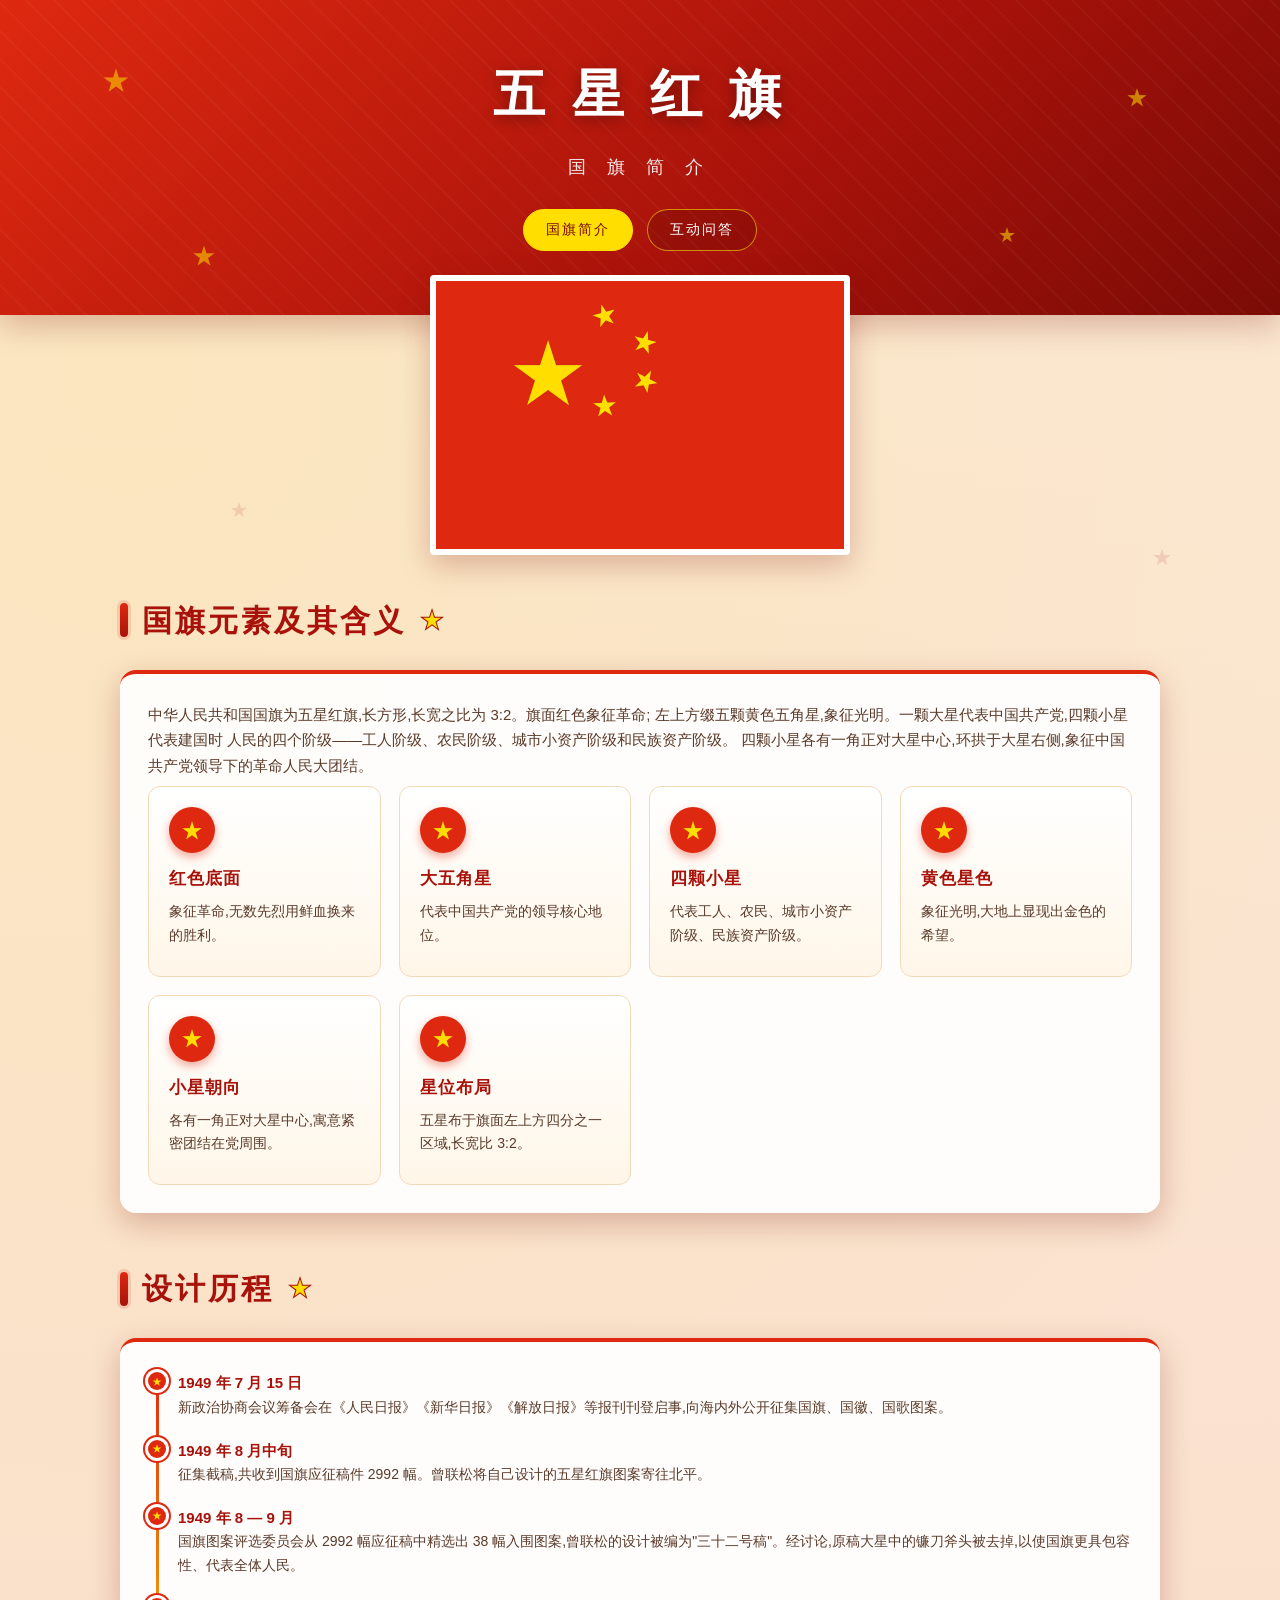
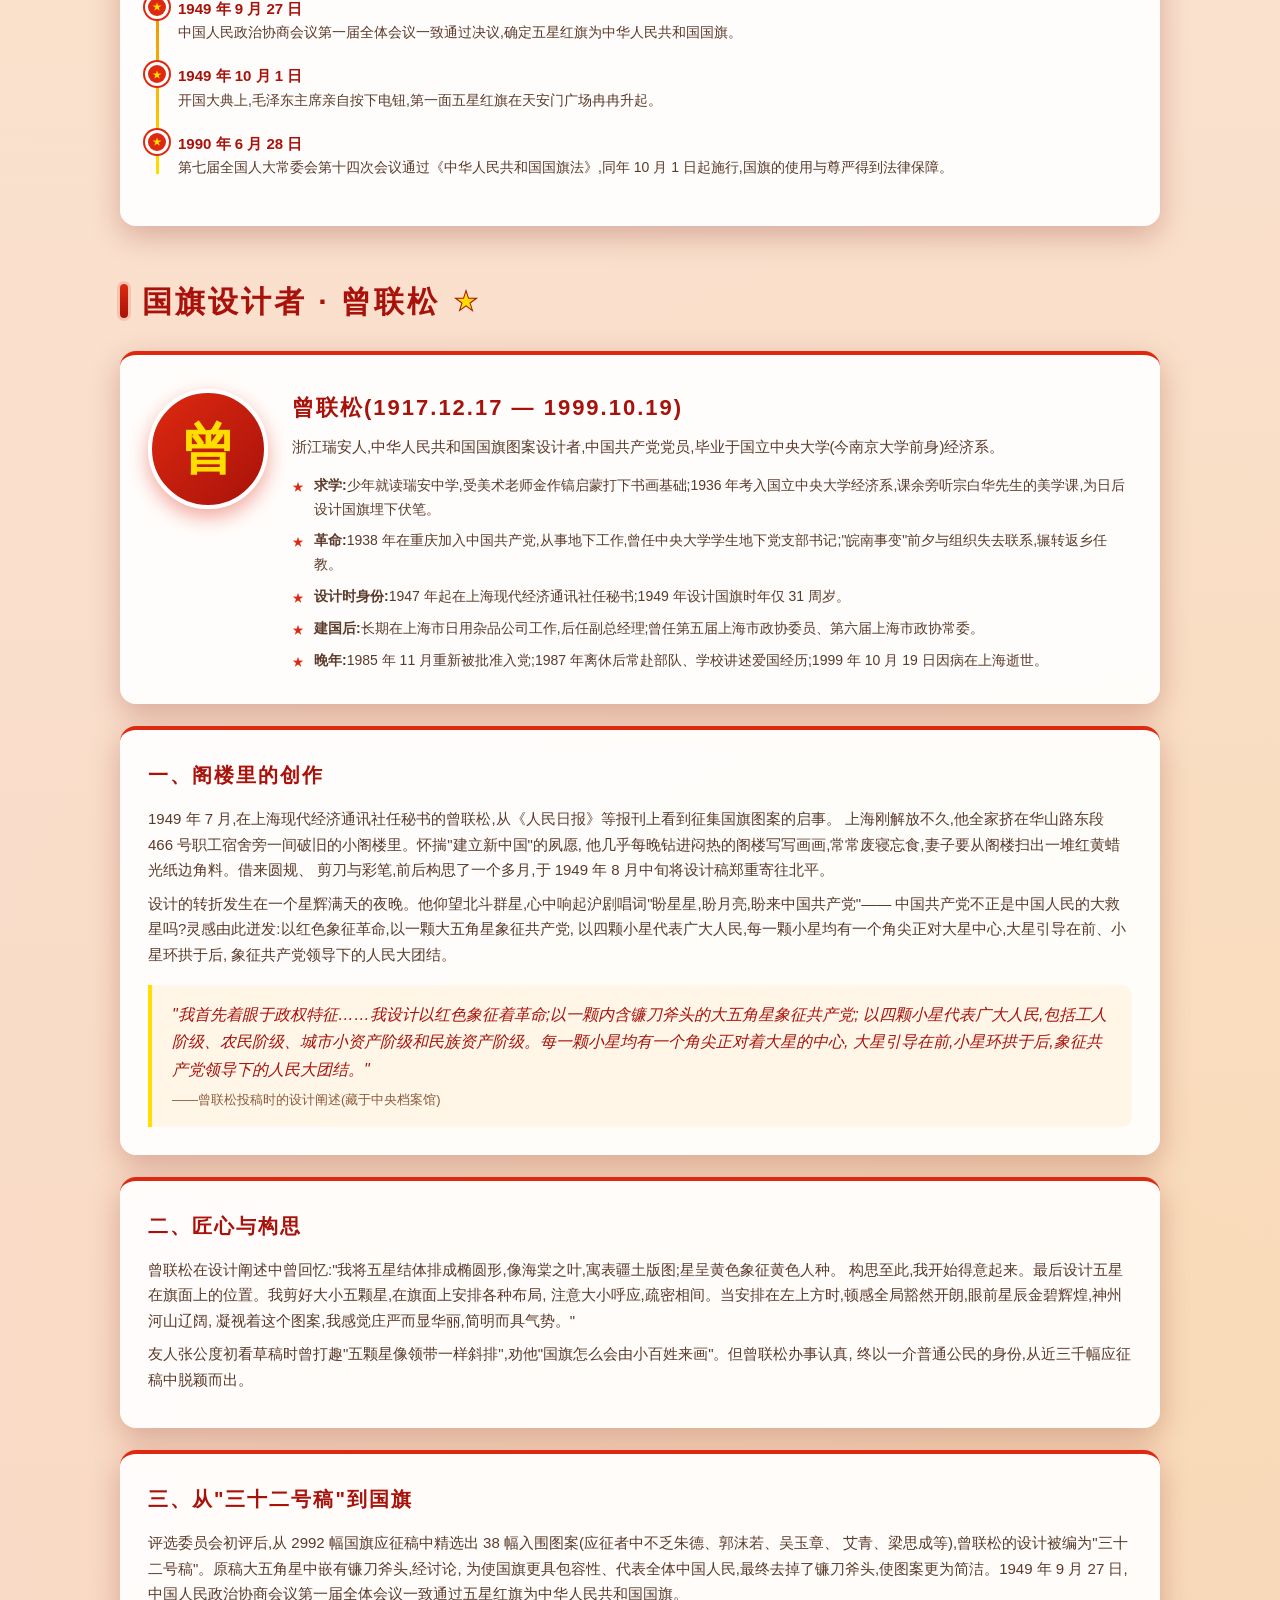
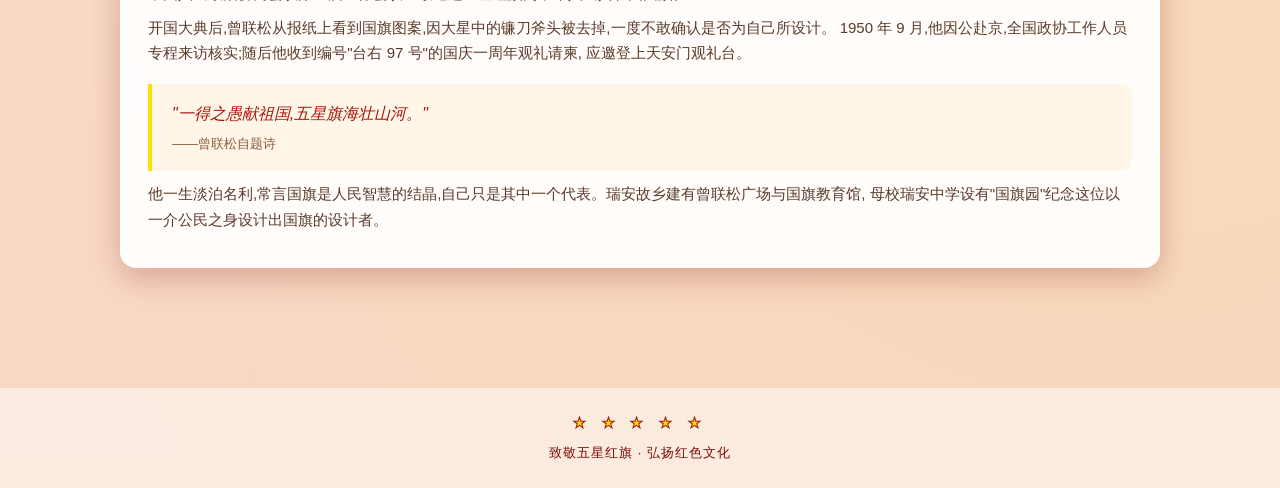
==== index.html @ 6dc67464 "Add files via upload" ====
<!DOCTYPE html>
<html lang="zh-CN">
<head>
<meta charset="UTF-8">
<meta name="viewport" content="width=device-width, initial-scale=1.0">
<title>五星红旗 · 国旗简介</title>
<link rel="stylesheet" href="common.css">
</head>
<body>

<div class="bg-stars" aria-hidden="true">
  <span style="left:5%;top:15%">★</span>
  <span style="left:18%;top:55%;font-size:18px">★</span>
  <span style="left:80%;top:20%;font-size:30px">★</span>
  <span style="left:90%;top:60%;font-size:20px">★</span>
  <span style="left:50%;top:85%;font-size:16px">★</span>
  <span style="left:35%;top:30%;font-size:22px">★</span>
</div>

<header class="site-header">
  <span class="deco-star" style="left:8%;top:18%;font-size:28px">★</span>
  <span class="deco-star" style="left:88%;top:25%;font-size:22px;animation-delay:1s">★</span>
  <span class="deco-star" style="left:78%;top:70%;font-size:18px;animation-delay:2s">★</span>
  <span class="deco-star" style="left:15%;top:75%;font-size:24px;animation-delay:1.5s">★</span>
  <h1>五 星 红 旗</h1>
  <p class="sub">国 旗 简 介</p>
  <nav class="nav">
    <a href="index.html" class="active">国旗简介</a>
    <a href="quiz.html">互动问答</a>
  </nav>
</header>

<div class="flag-wrap">
  <div class="flag" aria-label="五星红旗">
    <div class="big-star">★</div>
    <div class="sm-star s1">★</div>
    <div class="sm-star s2">★</div>
    <div class="sm-star s3">★</div>
    <div class="sm-star s4">★</div>
  </div>
</div>

<main>

  <!-- 元素含义 -->
  <section id="elements">
    <div class="section-title">
      <span class="bar"></span>
      <h2>国旗元素及其含义</h2>
      <span class="star">★</span>
    </div>
    <div class="card">
      <p>
        中华人民共和国国旗为五星红旗,长方形,长宽之比为 3:2。旗面红色象征革命;
        左上方缀五颗黄色五角星,象征光明。一颗大星代表中国共产党,四颗小星代表建国时
        人民的四个阶级——工人阶级、农民阶级、城市小资产阶级和民族资产阶级。
        四颗小星各有一角正对大星中心,环拱于大星右侧,象征中国共产党领导下的革命人民大团结。
      </p>
      <div class="grid">
        <div class="item">
          <div class="icon">★</div>
          <h3>红色底面</h3>
          <p>象征革命,无数先烈用鲜血换来的胜利。</p>
        </div>
        <div class="item">
          <div class="icon">★</div>
          <h3>大五角星</h3>
          <p>代表中国共产党的领导核心地位。</p>
        </div>
        <div class="item">
          <div class="icon">★</div>
          <h3>四颗小星</h3>
          <p>代表工人、农民、城市小资产阶级、民族资产阶级。</p>
        </div>
        <div class="item">
          <div class="icon">★</div>
          <h3>黄色星色</h3>
          <p>象征光明,大地上显现出金色的希望。</p>
        </div>
        <div class="item">
          <div class="icon">★</div>
          <h3>小星朝向</h3>
          <p>各有一角正对大星中心,寓意紧密团结在党周围。</p>
        </div>
        <div class="item">
          <div class="icon">★</div>
          <h3>星位布局</h3>
          <p>五星布于旗面左上方四分之一区域,长宽比 3:2。</p>
        </div>
      </div>
    </div>
  </section>

  <!-- 设计历程 -->
  <section id="history">
    <div class="section-title">
      <span class="bar"></span>
      <h2>设计历程</h2>
      <span class="star">★</span>
    </div>
    <div class="card">
      <div class="timeline">
        <div class="tl-item">
          <div class="date">1949 年 7 月 15 日</div>
          <div class="desc">新政治协商会议筹备会在《人民日报》《新华日报》《解放日报》等报刊刊登启事,向海内外公开征集国旗、国徽、国歌图案。</div>
        </div>
        <div class="tl-item">
          <div class="date">1949 年 8 月中旬</div>
          <div class="desc">征集截稿,共收到国旗应征稿件 2992 幅。曾联松将自己设计的五星红旗图案寄往北平。</div>
        </div>
        <div class="tl-item">
          <div class="date">1949 年 8 — 9 月</div>
          <div class="desc">国旗图案评选委员会从 2992 幅应征稿中精选出 38 幅入围图案,曾联松的设计被编为"三十二号稿"。经讨论,原稿大星中的镰刀斧头被去掉,以使国旗更具包容性、代表全体人民。</div>
        </div>
        <div class="tl-item">
          <div class="date">1949 年 9 月 27 日</div>
          <div class="desc">中国人民政治协商会议第一届全体会议一致通过决议,确定五星红旗为中华人民共和国国旗。</div>
        </div>
        <div class="tl-item">
          <div class="date">1949 年 10 月 1 日</div>
          <div class="desc">开国大典上,毛泽东主席亲自按下电钮,第一面五星红旗在天安门广场冉冉升起。</div>
        </div>
        <div class="tl-item">
          <div class="date">1990 年 6 月 28 日</div>
          <div class="desc">第七届全国人大常委会第十四次会议通过《中华人民共和国国旗法》,同年 10 月 1 日起施行,国旗的使用与尊严得到法律保障。</div>
        </div>
      </div>
    </div>
  </section>

  <!-- 设计者(扩充) -->
  <section id="designer">
    <div class="section-title">
      <span class="bar"></span>
      <h2>国旗设计者 · 曾联松</h2>
      <span class="star">★</span>
    </div>

    <div class="card">
      <div class="designer">
        <div class="avatar">曾</div>
        <div class="info">
          <h3>曾联松(1917.12.17 — 1999.10.19)</h3>
          <p>浙江瑞安人,中华人民共和国国旗图案设计者,中国共产党党员,毕业于国立中央大学(今南京大学前身)经济系。</p>
          <ul class="bio-list">
            <li><b>求学:</b>少年就读瑞安中学,受美术老师金作镐启蒙打下书画基础;1936 年考入国立中央大学经济系,课余旁听宗白华先生的美学课,为日后设计国旗埋下伏笔。</li>
            <li><b>革命:</b>1938 年在重庆加入中国共产党,从事地下工作,曾任中央大学学生地下党支部书记;"皖南事变"前夕与组织失去联系,辗转返乡任教。</li>
            <li><b>设计时身份:</b>1947 年起在上海现代经济通讯社任秘书;1949 年设计国旗时年仅 31 周岁。</li>
            <li><b>建国后:</b>长期在上海市日用杂品公司工作,后任副总经理;曾任第五届上海市政协委员、第六届上海市政协常委。</li>
            <li><b>晚年:</b>1985 年 11 月重新被批准入党;1987 年离休后常赴部队、学校讲述爱国经历;1999 年 10 月 19 日因病在上海逝世。</li>
          </ul>
        </div>
      </div>
    </div>

    <!-- 阁楼创作故事 -->
    <div class="card">
      <h3>一、阁楼里的创作</h3>
      <p>
        1949 年 7 月,在上海现代经济通讯社任秘书的曾联松,从《人民日报》等报刊上看到征集国旗图案的启事。
        上海刚解放不久,他全家挤在华山路东段 466 号职工宿舍旁一间破旧的小阁楼里。怀揣"建立新中国"的夙愿,
        他几乎每晚钻进闷热的阁楼写写画画,常常废寝忘食,妻子要从阁楼扫出一堆红黄蜡光纸边角料。借来圆规、
        剪刀与彩笔,前后构思了一个多月,于 1949 年 8 月中旬将设计稿郑重寄往北平。
      </p>
      <p>
        设计的转折发生在一个星辉满天的夜晚。他仰望北斗群星,心中响起沪剧唱词"盼星星,盼月亮,盼来中国共产党"——
        中国共产党不正是中国人民的大救星吗?灵感由此迸发:以红色象征革命,以一颗大五角星象征共产党,
        以四颗小星代表广大人民,每一颗小星均有一个角尖正对大星中心,大星引导在前、小星环拱于后,
        象征共产党领导下的人民大团结。
      </p>
      <div class="quote">
        "我首先着眼于政权特征……我设计以红色象征着革命;以一颗内含镰刀斧头的大五角星象征共产党;
        以四颗小星代表广大人民,包括工人阶级、农民阶级、城市小资产阶级和民族资产阶级。每一颗小星均有一个角尖正对着大星的中心,
        大星引导在前,小星环拱于后,象征共产党领导下的人民大团结。"
        <span class="from">——曾联松投稿时的设计阐述(藏于中央档案馆)</span>
      </div>
    </div>

    <!-- 设计构思 -->
    <div class="card">
      <h3>二、匠心与构思</h3>
      <p>
        曾联松在设计阐述中曾回忆:"我将五星结体排成椭圆形,像海棠之叶,寓表疆土版图;星呈黄色象征黄色人种。
        构思至此,我开始得意起来。最后设计五星在旗面上的位置。我剪好大小五颗星,在旗面上安排各种布局,
        注意大小呼应,疏密相间。当安排在左上方时,顿感全局豁然开朗,眼前星辰金碧辉煌,神州河山辽阔,
        凝视着这个图案,我感觉庄严而显华丽,简明而具气势。"
      </p>
      <p>
        友人张公度初看草稿时曾打趣"五颗星像领带一样斜排",劝他"国旗怎么会由小百姓来画"。但曾联松办事认真,
        终以一介普通公民的身份,从近三千幅应征稿中脱颖而出。
      </p>
    </div>

    <!-- 选中经过 -->
    <div class="card">
      <h3>三、从"三十二号稿"到国旗</h3>
      <p>
        评选委员会初评后,从 2992 幅国旗应征稿中精选出 38 幅入围图案(应征者中不乏朱德、郭沫若、吴玉章、
        艾青、梁思成等),曾联松的设计被编为"三十二号稿"。原稿大五角星中嵌有镰刀斧头,经讨论,
        为使国旗更具包容性、代表全体中国人民,最终去掉了镰刀斧头,使图案更为简洁。1949 年 9 月 27 日,
        中国人民政治协商会议第一届全体会议一致通过五星红旗为中华人民共和国国旗。
      </p>
      <p>
        开国大典后,曾联松从报纸上看到国旗图案,因大星中的镰刀斧头被去掉,一度不敢确认是否为自己所设计。
        1950 年 9 月,他因公赴京,全国政协工作人员专程来访核实;随后他收到编号"台右 97 号"的国庆一周年观礼请柬,
        应邀登上天安门观礼台。
      </p>
      <div class="quote">
        "一得之愚献祖国,五星旗海壮山河。"
        <span class="from">——曾联松自题诗</span>
      </div>
      <p style="margin-top:10px">
        他一生淡泊名利,常言国旗是人民智慧的结晶,自己只是其中一个代表。瑞安故乡建有曾联松广场与国旗教育馆,
        母校瑞安中学设有"国旗园"纪念这位以一介公民之身设计出国旗的设计者。
      </p>
    </div>
  </section>

</main>

<footer>
  <div class="star-divider">★ ★ ★ ★ ★</div>
  <p>致敬五星红旗 · 弘扬红色文化</p>
</footer>

</body>
</html>
---- common.css ----
/* ===== 五星红旗主题 · 共享样式 ===== */
:root{
  --red:#DE2910;          /* 国旗红 */
  --red-deep:#A8120A;     /* 深红 */
  --red-dark:#7A0B06;     /* 暗红 */
  --gold:#FFDE00;         /* 国旗黄 */
  --gold-soft:#FFE873;
  --cream:#FFF7E6;
  --ink:#3A0A06;
  --shadow:0 10px 30px rgba(122,11,6,.25);
}
*{box-sizing:border-box;margin:0;padding:0}
html{scroll-behavior:smooth}
body{
  font-family:"PingFang SC","Microsoft YaHei","Hiragino Sans GB",sans-serif;
  color:var(--ink);
  background:
    radial-gradient(circle at 10% 10%, rgba(255,222,0,.10), transparent 40%),
    radial-gradient(circle at 90% 80%, rgba(255,222,0,.08), transparent 40%),
    linear-gradient(180deg,#FBE9D6 0%, #F8D7C4 100%);
  line-height:1.7;
  overflow-x:hidden;
}

/* 背景装饰星星 */
.bg-stars{position:fixed;inset:0;z-index:0;pointer-events:none;opacity:.12}
.bg-stars span{position:absolute;color:var(--red-deep);font-size:24px;animation:twinkle 4s infinite ease-in-out}
@keyframes twinkle{0%,100%{opacity:.2;transform:scale(.8)}50%{opacity:1;transform:scale(1.1)}}

/* 顶部横幅 */
header.site-header{
  position:relative;
  background:linear-gradient(135deg,var(--red) 0%, var(--red-deep) 60%, var(--red-dark) 100%);
  color:#fff;
  padding:50px 20px 64px;
  text-align:center;
  overflow:hidden;
  box-shadow:var(--shadow);
}
header.site-header::before{
  content:"";position:absolute;inset:0;
  background:repeating-linear-gradient(45deg,rgba(255,255,255,.03) 0 2px,transparent 2px 20px);
}
header.site-header .deco-star{position:absolute;color:var(--gold);opacity:.55;animation:float 6s ease-in-out infinite}
@keyframes float{0%,100%{transform:translateY(0) rotate(0)}50%{transform:translateY(-12px) rotate(8deg)}}
header.site-header h1{
  font-size:clamp(28px,5vw,52px);
  letter-spacing:6px;
  text-shadow:0 4px 14px rgba(0,0,0,.35);
  margin-bottom:14px;
  position:relative;z-index:2;
}
header.site-header .sub{
  font-size:clamp(14px,2vw,18px);
  letter-spacing:8px;
  opacity:.92;
  position:relative;z-index:2;
}
header.site-header .nav{
  margin-top:26px;
  display:flex;gap:14px;justify-content:center;flex-wrap:wrap;
  position:relative;z-index:2;
}
header.site-header .nav a{
  color:#fff;text-decoration:none;
  border:1px solid rgba(255,222,0,.6);
  background:rgba(0,0,0,.12);
  padding:8px 22px;border-radius:30px;
  font-size:14px;letter-spacing:2px;
  transition:all .25s;
}
header.site-header .nav a:hover{background:var(--gold);color:var(--red-dark);border-color:var(--gold)}
header.site-header .nav a.active{background:var(--gold);color:var(--red-dark);border-color:var(--gold)}

/* CSS 绘制的五星红旗 */
.flag-wrap{display:flex;justify-content:center;margin:-40px auto 0;position:relative;z-index:3}
.flag{
  width:min(420px,80vw);aspect-ratio:3/2;
  background:var(--red);position:relative;
  border:6px solid #fff;box-shadow:var(--shadow);border-radius:4px;overflow:hidden;
  transform-origin:left center;animation:wave 5s ease-in-out infinite;
}
@keyframes wave{0%,100%{transform:rotate(0) skewY(0)}50%{transform:rotate(-1deg) skewY(-.6deg)}}
.flag .big-star{position:absolute;left:18%;top:20%;color:var(--gold);font-size:78px;line-height:1;text-shadow:0 0 2px rgba(0,0,0,.15)}
.flag .sm-star{position:absolute;color:var(--gold);font-size:26px;line-height:1;text-shadow:0 0 2px rgba(0,0,0,.15)}
.flag .s1{left:38%;top:8%;transform:rotate(-15deg)}
.flag .s2{left:48%;top:18%;transform:rotate(15deg)}
.flag .s3{left:48%;top:32%;transform:rotate(-45deg)}
.flag .s4{left:38%;top:42%;transform:rotate(-75deg)}

/* 主体容器 */
main{max-width:1080px;margin:0 auto;padding:40px 20px 70px;position:relative;z-index:1}
section{margin-bottom:50px;scroll-margin-top:20px}
.section-title{display:flex;align-items:center;gap:14px;margin-bottom:24px;color:var(--red-deep)}
.section-title .bar{width:8px;height:34px;background:linear-gradient(var(--red),var(--red-deep));border-radius:4px;box-shadow:0 0 0 3px rgba(222,41,16,.15)}
.section-title h2{font-size:clamp(22px,3.5vw,30px);letter-spacing:3px}
.section-title .star{color:var(--gold);font-size:24px;-webkit-text-stroke:1px var(--red-deep)}

/* 卡片 */
.card{
  background:rgba(255,255,255,.92);
  border-radius:16px;padding:28px;
  box-shadow:var(--shadow);
  border-top:4px solid var(--red);
  backdrop-filter:blur(4px);
}
.card + .card{margin-top:22px}
.card h3{color:var(--red-deep);font-size:20px;margin-bottom:14px;letter-spacing:2px}
.card p{color:#5a3a2a;font-size:15px;margin-bottom:8px}

/* 元素含义网格 */
.grid{display:grid;grid-template-columns:repeat(auto-fit,minmax(220px,1fr));gap:18px;margin-top:8px}
.item{
  background:linear-gradient(180deg,#fff,#FFF6E8);
  border:1px solid #F2D9B8;border-radius:12px;padding:20px;
  transition:transform .25s,box-shadow .25s;
}
.item:hover{transform:translateY(-4px);box-shadow:0 12px 24px rgba(122,11,6,.18)}
.item .icon{
  width:46px;height:46px;border-radius:50%;
  display:flex;align-items:center;justify-content:center;
  background:var(--red);color:var(--gold);font-size:22px;margin-bottom:12px;
  box-shadow:0 4px 10px rgba(222,41,16,.4);
}
.item h3{color:var(--red-deep);font-size:17px;margin-bottom:6px;letter-spacing:1px}
.item p{font-size:14px;color:#5a3a2a}

/* 时间线 */
.timeline{position:relative;padding-left:30px}
.timeline::before{content:"";position:absolute;left:8px;top:6px;bottom:6px;width:3px;background:linear-gradient(var(--red),var(--gold))}
.tl-item{position:relative;margin-bottom:18px}
.tl-item::before{
  content:"★";position:absolute;left:-30px;top:2px;width:18px;height:18px;color:var(--gold);
  background:var(--red);border-radius:50%;display:flex;align-items:center;justify-content:center;font-size:10px;
  box-shadow:0 0 0 3px #fff,0 0 0 5px var(--red);
}
.tl-item .date{color:var(--red-deep);font-weight:700;font-size:15px}
.tl-item .desc{font-size:14px;color:#5a3a2a}

/* 设计者 */
.designer{display:flex;gap:24px;flex-wrap:wrap;align-items:flex-start;margin-top:6px}
.designer .avatar{
  width:120px;height:120px;border-radius:50%;
  background:linear-gradient(135deg,var(--red),var(--red-deep));
  color:var(--gold);display:flex;align-items:center;justify-content:center;
  font-size:54px;font-weight:700;flex-shrink:0;
  box-shadow:0 8px 20px rgba(222,41,16,.4);border:4px solid #fff;
}
.designer .info{flex:1;min-width:260px}
.designer .info h3{font-size:22px;margin-bottom:8px;letter-spacing:2px}
.bio-list{list-style:none;margin-top:10px}
.bio-list li{font-size:14px;color:#5a3a2a;padding:4px 0 4px 22px;position:relative}
.bio-list li::before{content:"★";position:absolute;left:0;color:var(--red);font-size:12px;top:7px}

.quote{
  margin-top:18px;padding:16px 20px;border-left:4px solid var(--gold);
  background:#FFF6E8;border-radius:0 10px 10px 0;font-style:italic;color:var(--red-deep);
}
.quote .from{display:block;margin-top:6px;font-size:13px;color:#8a5a3a;font-style:normal}

/* 问答相关 */
.quiz-head{display:flex;justify-content:space-between;align-items:center;flex-wrap:wrap;gap:12px;margin-bottom:18px}
.quiz-head .meta{display:flex;gap:18px;flex-wrap:wrap;align-items:center}
.quiz-head .badge{
  background:var(--red);color:#fff;padding:6px 16px;border-radius:20px;
  font-size:13px;letter-spacing:1px;box-shadow:0 4px 10px rgba(222,41,16,.35);
}
.quiz-head .badge.gold{background:var(--gold);color:var(--red-dark)}
.quiz-head .progress{flex:1;min-width:160px;height:10px;background:#F2D9B8;border-radius:6px;overflow:hidden}
.quiz-head .progress > i{display:block;height:100%;width:0;background:linear-gradient(90deg,var(--red),var(--gold));transition:width .4s}
.btn{cursor:pointer;border:none;outline:none;font-family:inherit;padding:10px 22px;border-radius:24px;font-size:14px;letter-spacing:2px;transition:all .25s;text-decoration:none;display:inline-block}
.btn-primary{background:var(--red);color:#fff;box-shadow:0 6px 14px rgba(222,41,16,.4)}
.btn-primary:hover{background:var(--red-deep);transform:translateY(-2px)}
.btn-ghost{background:#fff;color:var(--red-deep);border:1px solid var(--red)}
.btn-ghost:hover{background:var(--red);color:#fff}

.question-card{
  background:linear-gradient(180deg,#fff,#FFF6E8);
  border:1px solid #F2D9B8;border-radius:14px;padding:22px;margin-bottom:16px;animation:fadeIn .4s ease;
}
@keyframes fadeIn{from{opacity:0;transform:translateY(10px)}to{opacity:1;transform:translateY(0)}}
.question-card .q-title{font-size:17px;color:var(--ink);margin-bottom:14px;display:flex;gap:10px}
.question-card .q-title .num{
  color:#fff;background:var(--red);border-radius:50%;width:28px;height:28px;flex-shrink:0;
  display:flex;align-items:center;justify-content:center;font-size:14px;
}
.options{display:grid;gap:10px}
.option{
  display:flex;align-items:center;gap:12px;padding:12px 16px;
  border:1px solid #E8C9A0;border-radius:10px;cursor:pointer;transition:all .2s;background:#fff;font-size:15px;
}
.option:hover{border-color:var(--red);background:#FFF6E8}
.option .tag{width:28px;height:28px;border-radius:50%;border:2px solid var(--red);color:var(--red-deep);display:flex;align-items:center;justify-content:center;font-weight:700;flex-shrink:0}
.option.correct{background:#E6F9E6;border-color:#34A853;color:#1B5E20}
.option.correct .tag{background:#34A853;border-color:#34A853;color:#fff}
.option.wrong{background:#FDECEA;border-color:#EA4335;color:#B71C1C}
.option.wrong .tag{background:#EA4335;border-color:#EA4335;color:#fff}
.option.disabled{cursor:not-allowed;opacity:.85}
.option.disabled:hover{border-color:#E8C9A0;background:#fff}

.quiz-result{
  text-align:center;padding:30px;
  background:linear-gradient(135deg,var(--red),var(--red-deep));
  color:#fff;border-radius:14px;display:none;animation:fadeIn .4s;
}
.quiz-result.show{display:block}
.quiz-result .score-big{font-size:48px;font-weight:700;color:var(--gold);margin:10px 0;text-shadow:0 2px 8px rgba(0,0,0,.3)}
.quiz-result .score-tip{opacity:.95;margin-bottom:18px}
.quiz-result .actions{display:flex;gap:12px;justify-content:center;flex-wrap:wrap;margin-top:8px}
.quiz-result .actions .btn-ghost{background:#fff}

footer{text-align:center;padding:24px 16px;color:var(--red-dark);font-size:13px;letter-spacing:1px;background:rgba(255,255,255,.5)}
footer .star-divider{color:var(--gold);-webkit-text-stroke:1px var(--red-deep);letter-spacing:6px;margin-bottom:8px}

@media (max-width:600px){
  header.site-header{padding:40px 16px 56px}
  main{padding:30px 14px 60px}
  .card{padding:20px}
  .designer{flex-direction:column;align-items:center;text-align:center}
  .designer .info{min-width:0}
  .bio-list li{text-align:left}
}
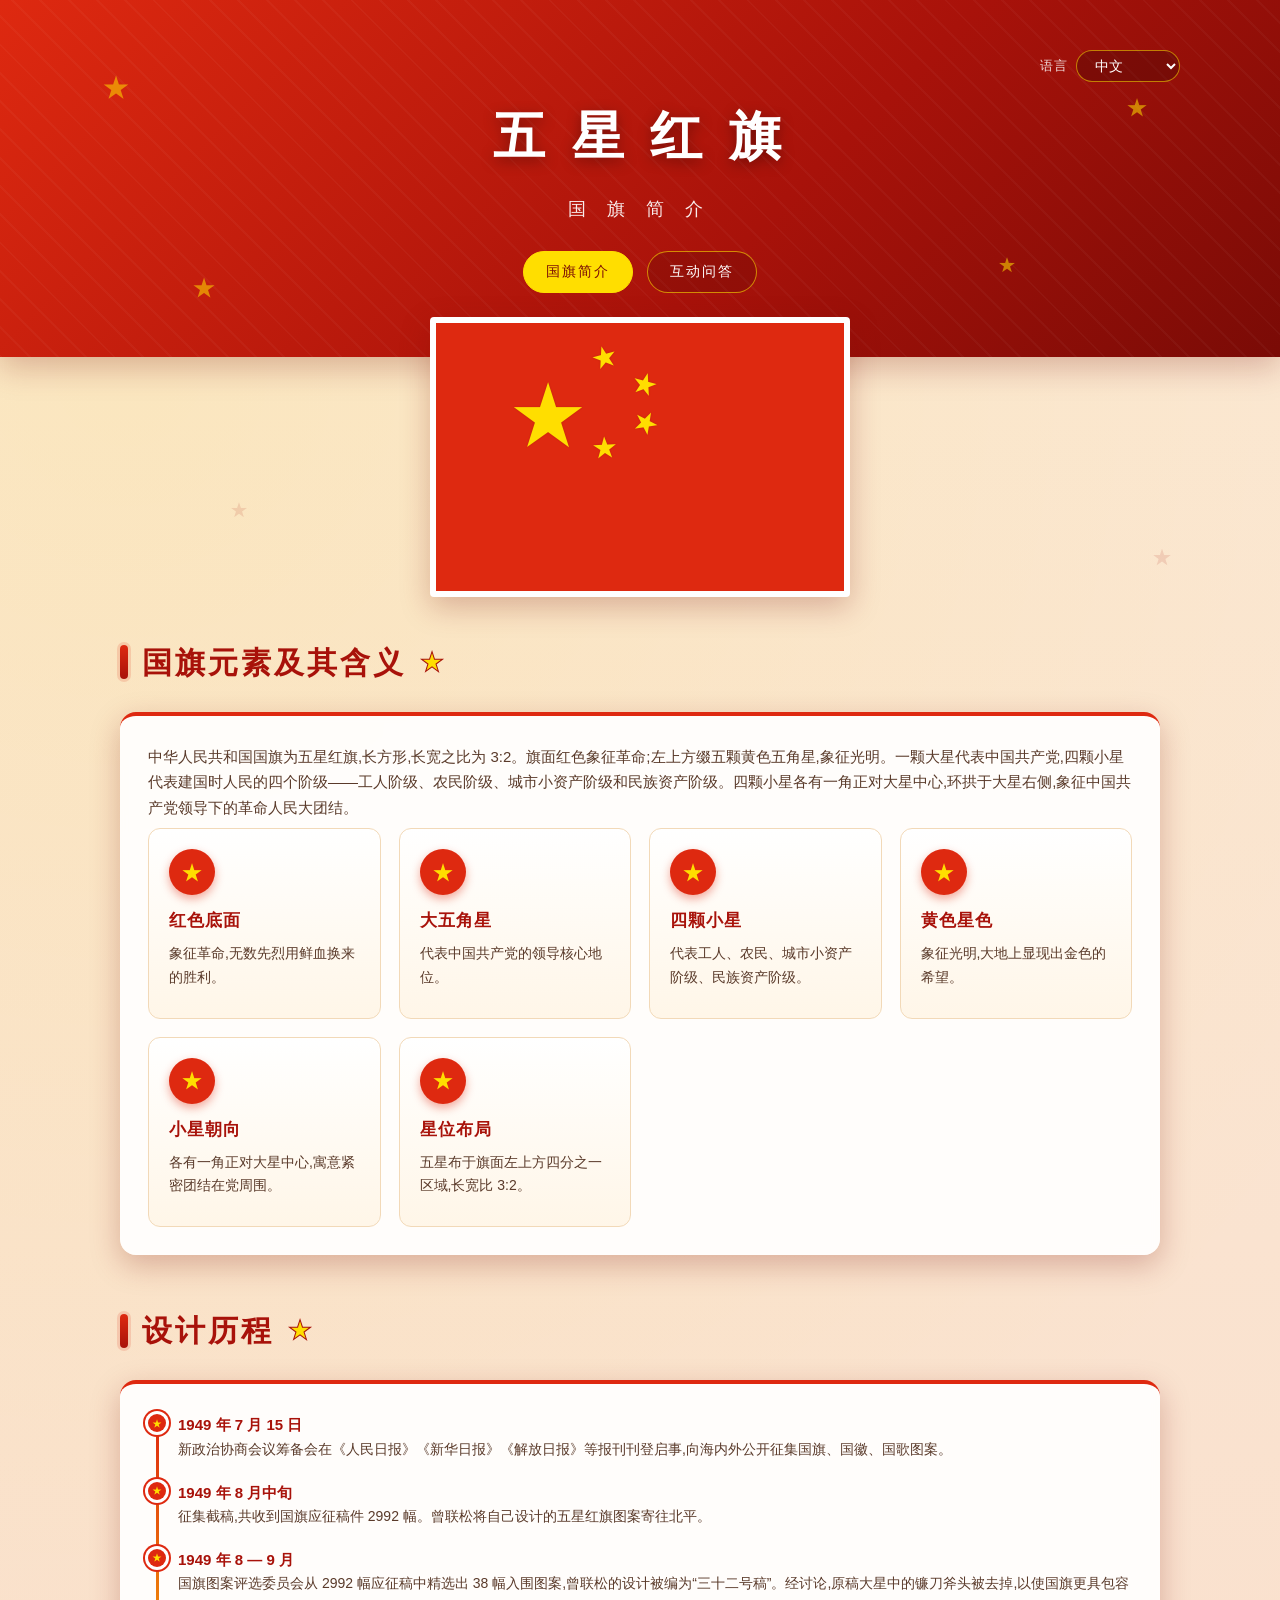
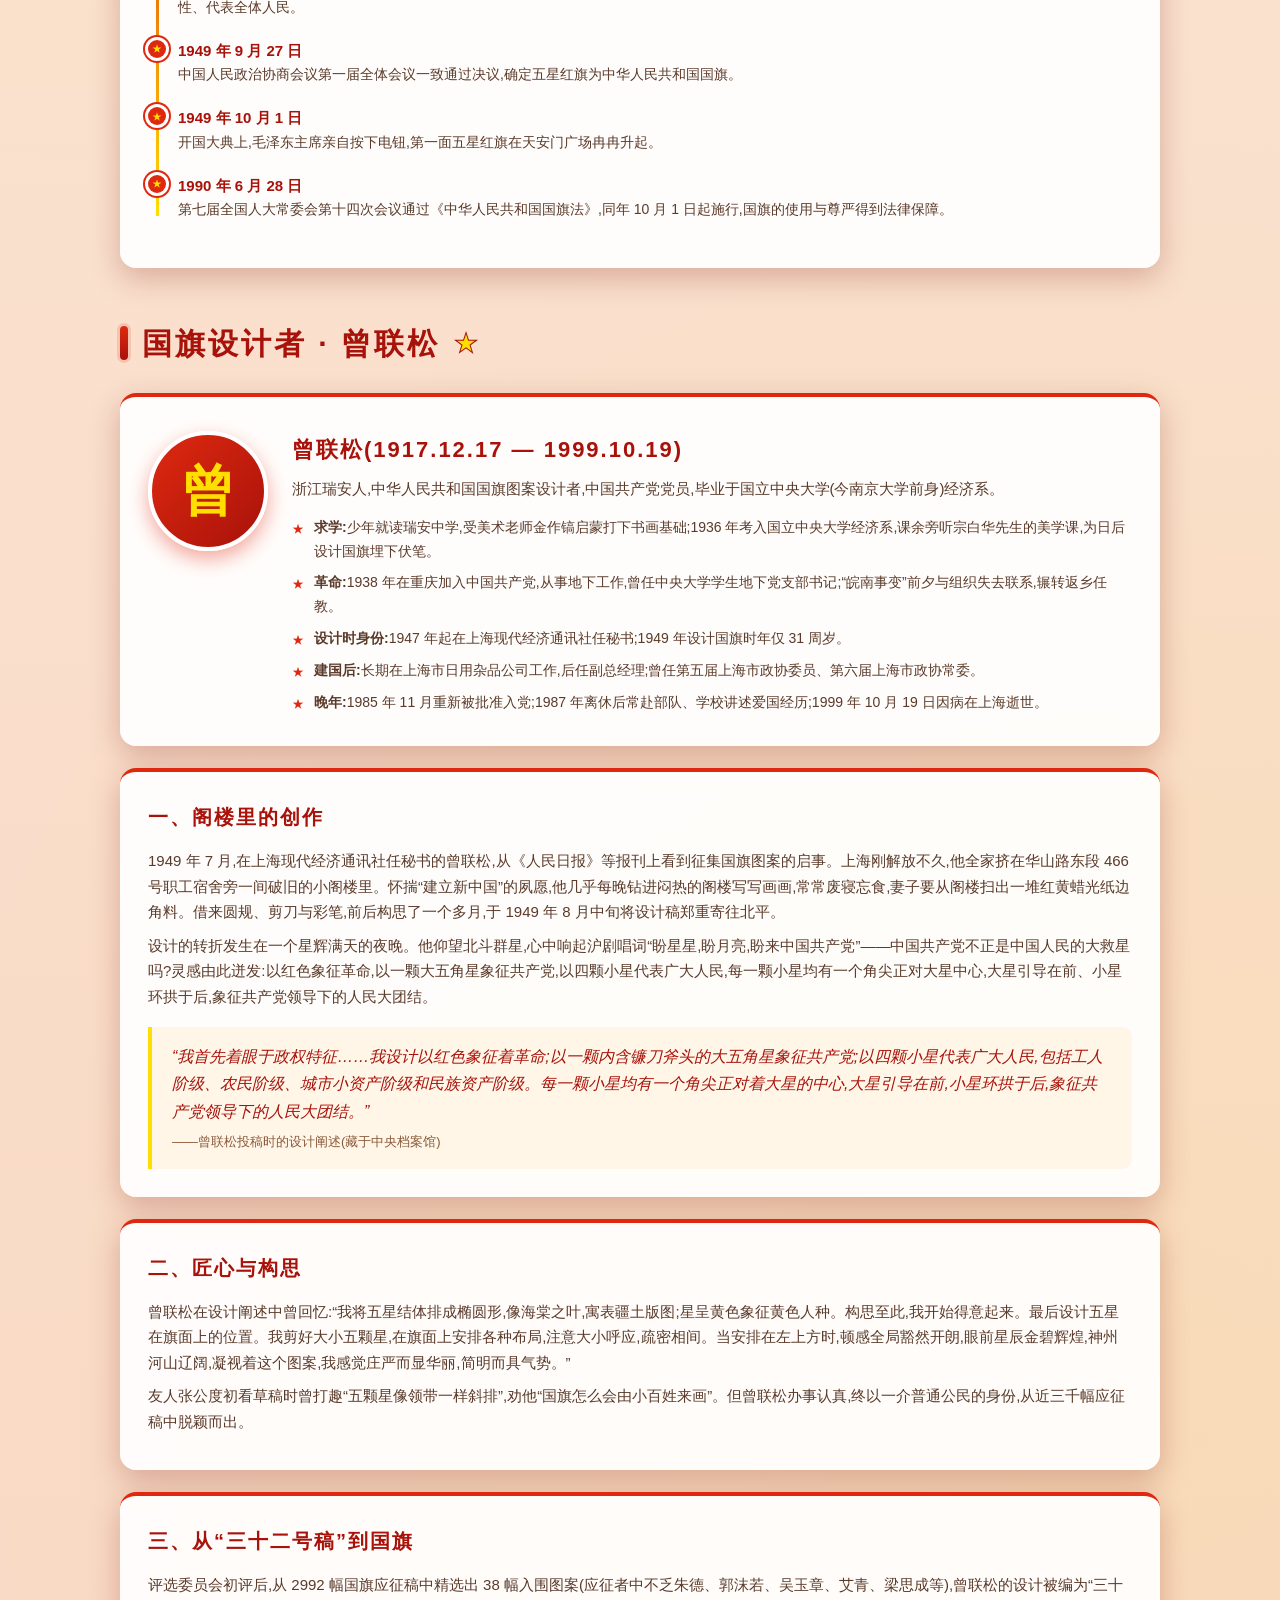
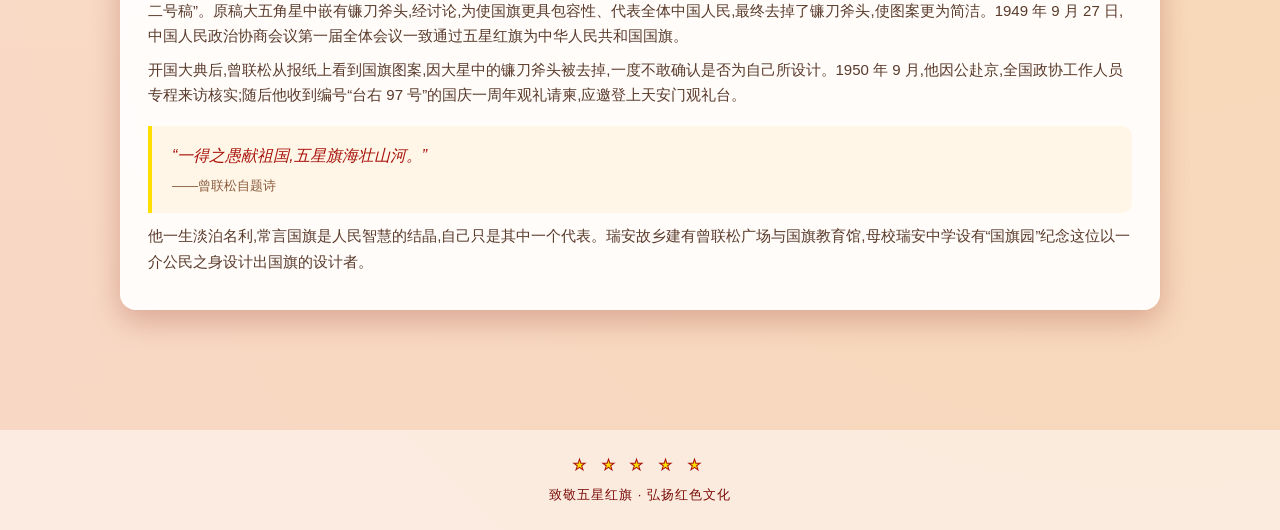
==== commit f703d512: "Add files via upload" ====
--- a/index.html
+++ b/index.html
@@ -6,7 +6,7 @@
 <title>五星红旗 · 国旗简介</title>
 <link rel="stylesheet" href="common.css">
 </head>
-<body>
+<body data-page="index">
 
 <div class="bg-stars" aria-hidden="true">
   <span style="left:5%;top:15%">★</span>
@@ -18,15 +18,26 @@
 </div>
 
 <header class="site-header">
+  <div class="lang-bar">
+    <label for="langSelect" data-i18n="lang_label">语言</label>
+    <select id="langSelect" class="lang-select" aria-label="Language / 语言">
+      <option value="zh">中文</option>
+      <option value="en">English</option>
+      <option value="fr">Français</option>
+      <option value="ru">Русский</option>
+      <option value="es">Español</option>
+      <option value="ar">العربية</option>
+    </select>
+  </div>
   <span class="deco-star" style="left:8%;top:18%;font-size:28px">★</span>
   <span class="deco-star" style="left:88%;top:25%;font-size:22px;animation-delay:1s">★</span>
   <span class="deco-star" style="left:78%;top:70%;font-size:18px;animation-delay:2s">★</span>
   <span class="deco-star" style="left:15%;top:75%;font-size:24px;animation-delay:1.5s">★</span>
-  <h1>五 星 红 旗</h1>
-  <p class="sub">国 旗 简 介</p>
+  <h1 data-i18n="header_title">五 星 红 旗</h1>
+  <p class="sub" data-i18n="header_sub_index">国 旗 简 介</p>
   <nav class="nav">
-    <a href="index.html" class="active">国旗简介</a>
-    <a href="quiz.html">互动问答</a>
+    <a href="index.html" class="active" data-i18n="nav_index">国旗简介</a>
+    <a href="quiz.html" data-i18n="nav_quiz">互动问答</a>
   </nav>
 </header>
 
@@ -46,11 +57,11 @@
   <section id="elements">
     <div class="section-title">
       <span class="bar"></span>
-      <h2>国旗元素及其含义</h2>
+      <h2 data-i18n="sec_elements">国旗元素及其含义</h2>
       <span class="star">★</span>
     </div>
     <div class="card">
-      <p>
+      <p data-i18n="elements_intro">
         中华人民共和国国旗为五星红旗,长方形,长宽之比为 3:2。旗面红色象征革命;
         左上方缀五颗黄色五角星,象征光明。一颗大星代表中国共产党,四颗小星代表建国时
         人民的四个阶级——工人阶级、农民阶级、城市小资产阶级和民族资产阶级。
@@ -59,33 +70,33 @@
       <div class="grid">
         <div class="item">
           <div class="icon">★</div>
-          <h3>红色底面</h3>
-          <p>象征革命,无数先烈用鲜血换来的胜利。</p>
-        </div>
-        <div class="item">
-          <div class="icon">★</div>
-          <h3>大五角星</h3>
-          <p>代表中国共产党的领导核心地位。</p>
-        </div>
-        <div class="item">
-          <div class="icon">★</div>
-          <h3>四颗小星</h3>
-          <p>代表工人、农民、城市小资产阶级、民族资产阶级。</p>
-        </div>
-        <div class="item">
-          <div class="icon">★</div>
-          <h3>黄色星色</h3>
-          <p>象征光明,大地上显现出金色的希望。</p>
-        </div>
-        <div class="item">
-          <div class="icon">★</div>
-          <h3>小星朝向</h3>
-          <p>各有一角正对大星中心,寓意紧密团结在党周围。</p>
-        </div>
-        <div class="item">
-          <div class="icon">★</div>
-          <h3>星位布局</h3>
-          <p>五星布于旗面左上方四分之一区域,长宽比 3:2。</p>
+          <h3 data-i18n="e1t">红色底面</h3>
+          <p data-i18n="e1d">象征革命,无数先烈用鲜血换来的胜利。</p>
+        </div>
+        <div class="item">
+          <div class="icon">★</div>
+          <h3 data-i18n="e2t">大五角星</h3>
+          <p data-i18n="e2d">代表中国共产党的领导核心地位。</p>
+        </div>
+        <div class="item">
+          <div class="icon">★</div>
+          <h3 data-i18n="e3t">四颗小星</h3>
+          <p data-i18n="e3d">代表工人、农民、城市小资产阶级、民族资产阶级。</p>
+        </div>
+        <div class="item">
+          <div class="icon">★</div>
+          <h3 data-i18n="e4t">黄色星色</h3>
+          <p data-i18n="e4d">象征光明,大地上显现出金色的希望。</p>
+        </div>
+        <div class="item">
+          <div class="icon">★</div>
+          <h3 data-i18n="e5t">小星朝向</h3>
+          <p data-i18n="e5d">各有一角正对大星中心,寓意紧密团结在党周围。</p>
+        </div>
+        <div class="item">
+          <div class="icon">★</div>
+          <h3 data-i18n="e6t">星位布局</h3>
+          <p data-i18n="e6d">五星布于旗面左上方四分之一区域,长宽比 3:2。</p>
         </div>
       </div>
     </div>
@@ -95,34 +106,34 @@
   <section id="history">
     <div class="section-title">
       <span class="bar"></span>
-      <h2>设计历程</h2>
+      <h2 data-i18n="sec_history">设计历程</h2>
       <span class="star">★</span>
     </div>
     <div class="card">
       <div class="timeline">
         <div class="tl-item">
-          <div class="date">1949 年 7 月 15 日</div>
-          <div class="desc">新政治协商会议筹备会在《人民日报》《新华日报》《解放日报》等报刊刊登启事,向海内外公开征集国旗、国徽、国歌图案。</div>
-        </div>
-        <div class="tl-item">
-          <div class="date">1949 年 8 月中旬</div>
-          <div class="desc">征集截稿,共收到国旗应征稿件 2992 幅。曾联松将自己设计的五星红旗图案寄往北平。</div>
-        </div>
-        <div class="tl-item">
-          <div class="date">1949 年 8 — 9 月</div>
-          <div class="desc">国旗图案评选委员会从 2992 幅应征稿中精选出 38 幅入围图案,曾联松的设计被编为"三十二号稿"。经讨论,原稿大星中的镰刀斧头被去掉,以使国旗更具包容性、代表全体人民。</div>
-        </div>
-        <div class="tl-item">
-          <div class="date">1949 年 9 月 27 日</div>
-          <div class="desc">中国人民政治协商会议第一届全体会议一致通过决议,确定五星红旗为中华人民共和国国旗。</div>
-        </div>
-        <div class="tl-item">
-          <div class="date">1949 年 10 月 1 日</div>
-          <div class="desc">开国大典上,毛泽东主席亲自按下电钮,第一面五星红旗在天安门广场冉冉升起。</div>
-        </div>
-        <div class="tl-item">
-          <div class="date">1990 年 6 月 28 日</div>
-          <div class="desc">第七届全国人大常委会第十四次会议通过《中华人民共和国国旗法》,同年 10 月 1 日起施行,国旗的使用与尊严得到法律保障。</div>
+          <div class="date" data-i18n="tl1_date">1949 年 7 月 15 日</div>
+          <div class="desc" data-i18n="tl1_desc">新政治协商会议筹备会在《人民日报》《新华日报》《解放日报》等报刊刊登启事,向海内外公开征集国旗、国徽、国歌图案。</div>
+        </div>
+        <div class="tl-item">
+          <div class="date" data-i18n="tl2_date">1949 年 8 月中旬</div>
+          <div class="desc" data-i18n="tl2_desc">征集截稿,共收到国旗应征稿件 2992 幅。曾联松将自己设计的五星红旗图案寄往北平。</div>
+        </div>
+        <div class="tl-item">
+          <div class="date" data-i18n="tl3_date">1949 年 8 — 9 月</div>
+          <div class="desc" data-i18n="tl3_desc">国旗图案评选委员会从 2992 幅应征稿中精选出 38 幅入围图案,曾联松的设计被编为"三十二号稿"。经讨论,原稿大星中的镰刀斧头被去掉,以使国旗更具包容性、代表全体人民。</div>
+        </div>
+        <div class="tl-item">
+          <div class="date" data-i18n="tl4_date">1949 年 9 月 27 日</div>
+          <div class="desc" data-i18n="tl4_desc">中国人民政治协商会议第一届全体会议一致通过决议,确定五星红旗为中华人民共和国国旗。</div>
+        </div>
+        <div class="tl-item">
+          <div class="date" data-i18n="tl5_date">1949 年 10 月 1 日</div>
+          <div class="desc" data-i18n="tl5_desc">开国大典上,毛泽东主席亲自按下电钮,第一面五星红旗在天安门广场冉冉升起。</div>
+        </div>
+        <div class="tl-item">
+          <div class="date" data-i18n="tl6_date">1990 年 6 月 28 日</div>
+          <div class="desc" data-i18n="tl6_desc">第七届全国人大常委会第十四次会议通过《中华人民共和国国旗法》,同年 10 月 1 日起施行,国旗的使用与尊严得到法律保障。</div>
         </div>
       </div>
     </div>
@@ -132,7 +143,7 @@
   <section id="designer">
     <div class="section-title">
       <span class="bar"></span>
-      <h2>国旗设计者 · 曾联松</h2>
+      <h2 data-i18n="sec_designer">国旗设计者 · 曾联松</h2>
       <span class="star">★</span>
     </div>
 
@@ -140,14 +151,14 @@
       <div class="designer">
         <div class="avatar">曾</div>
         <div class="info">
-          <h3>曾联松(1917.12.17 — 1999.10.19)</h3>
-          <p>浙江瑞安人,中华人民共和国国旗图案设计者,中国共产党党员,毕业于国立中央大学(今南京大学前身)经济系。</p>
+          <h3 data-i18n="designer_name">曾联松(1917.12.17 — 1999.10.19)</h3>
+          <p data-i18n="designer_intro">浙江瑞安人,中华人民共和国国旗图案设计者,中国共产党党员,毕业于国立中央大学(今南京大学前身)经济系。</p>
           <ul class="bio-list">
-            <li><b>求学:</b>少年就读瑞安中学,受美术老师金作镐启蒙打下书画基础;1936 年考入国立中央大学经济系,课余旁听宗白华先生的美学课,为日后设计国旗埋下伏笔。</li>
-            <li><b>革命:</b>1938 年在重庆加入中国共产党,从事地下工作,曾任中央大学学生地下党支部书记;"皖南事变"前夕与组织失去联系,辗转返乡任教。</li>
-            <li><b>设计时身份:</b>1947 年起在上海现代经济通讯社任秘书;1949 年设计国旗时年仅 31 周岁。</li>
-            <li><b>建国后:</b>长期在上海市日用杂品公司工作,后任副总经理;曾任第五届上海市政协委员、第六届上海市政协常委。</li>
-            <li><b>晚年:</b>1985 年 11 月重新被批准入党;1987 年离休后常赴部队、学校讲述爱国经历;1999 年 10 月 19 日因病在上海逝世。</li>
+            <li data-i18n="bio1"><b>求学:</b>少年就读瑞安中学,受美术老师金作镐启蒙打下书画基础;1936 年考入国立中央大学经济系,课余旁听宗白华先生的美学课,为日后设计国旗埋下伏笔。</li>
+            <li data-i18n="bio2"><b>革命:</b>1938 年在重庆加入中国共产党,从事地下工作,曾任中央大学学生地下党支部书记;"皖南事变"前夕与组织失去联系,辗转返乡任教。</li>
+            <li data-i18n="bio3"><b>设计时身份:</b>1947 年起在上海现代经济通讯社任秘书;1949 年设计国旗时年仅 31 周岁。</li>
+            <li data-i18n="bio4"><b>建国后:</b>长期在上海市日用杂品公司工作,后任副总经理;曾任第五届上海市政协委员、第六届上海市政协常委。</li>
+            <li data-i18n="bio5"><b>晚年:</b>1985 年 11 月重新被批准入党;1987 年离休后常赴部队、学校讲述爱国经历;1999 年 10 月 19 日因病在上海逝世。</li>
           </ul>
         </div>
       </div>
@@ -155,37 +166,35 @@
 
     <!-- 阁楼创作故事 -->
     <div class="card">
-      <h3>一、阁楼里的创作</h3>
-      <p>
+      <h3 data-i18n="story1_title">一、阁楼里的创作</h3>
+      <p data-i18n="story1_p1">
         1949 年 7 月,在上海现代经济通讯社任秘书的曾联松,从《人民日报》等报刊上看到征集国旗图案的启事。
         上海刚解放不久,他全家挤在华山路东段 466 号职工宿舍旁一间破旧的小阁楼里。怀揣"建立新中国"的夙愿,
         他几乎每晚钻进闷热的阁楼写写画画,常常废寝忘食,妻子要从阁楼扫出一堆红黄蜡光纸边角料。借来圆规、
         剪刀与彩笔,前后构思了一个多月,于 1949 年 8 月中旬将设计稿郑重寄往北平。
       </p>
-      <p>
+      <p data-i18n="story1_p2">
         设计的转折发生在一个星辉满天的夜晚。他仰望北斗群星,心中响起沪剧唱词"盼星星,盼月亮,盼来中国共产党"——
         中国共产党不正是中国人民的大救星吗?灵感由此迸发:以红色象征革命,以一颗大五角星象征共产党,
         以四颗小星代表广大人民,每一颗小星均有一个角尖正对大星中心,大星引导在前、小星环拱于后,
         象征共产党领导下的人民大团结。
       </p>
       <div class="quote">
-        "我首先着眼于政权特征……我设计以红色象征着革命;以一颗内含镰刀斧头的大五角星象征共产党;
-        以四颗小星代表广大人民,包括工人阶级、农民阶级、城市小资产阶级和民族资产阶级。每一颗小星均有一个角尖正对着大星的中心,
-        大星引导在前,小星环拱于后,象征共产党领导下的人民大团结。"
-        <span class="from">——曾联松投稿时的设计阐述(藏于中央档案馆)</span>
+        <span data-i18n="story1_quote">"我首先着眼于政权特征……我设计以红色象征着革命;以一颗内含镰刀斧头的大五角星象征共产党;以四颗小星代表广大人民,包括工人阶级、农民阶级、城市小资产阶级和民族资产阶级。每一颗小星均有一个角尖正对着大星的中心,大星引导在前,小星环拱于后,象征共产党领导下的人民大团结。"</span>
+        <span class="from" data-i18n="story1_from">——曾联松投稿时的设计阐述(藏于中央档案馆)</span>
       </div>
     </div>
 
     <!-- 设计构思 -->
     <div class="card">
-      <h3>二、匠心与构思</h3>
-      <p>
+      <h3 data-i18n="story2_title">二、匠心与构思</h3>
+      <p data-i18n="story2_p1">
         曾联松在设计阐述中曾回忆:"我将五星结体排成椭圆形,像海棠之叶,寓表疆土版图;星呈黄色象征黄色人种。
         构思至此,我开始得意起来。最后设计五星在旗面上的位置。我剪好大小五颗星,在旗面上安排各种布局,
         注意大小呼应,疏密相间。当安排在左上方时,顿感全局豁然开朗,眼前星辰金碧辉煌,神州河山辽阔,
         凝视着这个图案,我感觉庄严而显华丽,简明而具气势。"
       </p>
-      <p>
+      <p data-i18n="story2_p2">
         友人张公度初看草稿时曾打趣"五颗星像领带一样斜排",劝他"国旗怎么会由小百姓来画"。但曾联松办事认真,
         终以一介普通公民的身份,从近三千幅应征稿中脱颖而出。
       </p>
@@ -193,23 +202,23 @@
 
     <!-- 选中经过 -->
     <div class="card">
-      <h3>三、从"三十二号稿"到国旗</h3>
-      <p>
+      <h3 data-i18n="story3_title">三、从"三十二号稿"到国旗</h3>
+      <p data-i18n="story3_p1">
         评选委员会初评后,从 2992 幅国旗应征稿中精选出 38 幅入围图案(应征者中不乏朱德、郭沫若、吴玉章、
         艾青、梁思成等),曾联松的设计被编为"三十二号稿"。原稿大五角星中嵌有镰刀斧头,经讨论,
         为使国旗更具包容性、代表全体中国人民,最终去掉了镰刀斧头,使图案更为简洁。1949 年 9 月 27 日,
         中国人民政治协商会议第一届全体会议一致通过五星红旗为中华人民共和国国旗。
       </p>
-      <p>
+      <p data-i18n="story3_p2">
         开国大典后,曾联松从报纸上看到国旗图案,因大星中的镰刀斧头被去掉,一度不敢确认是否为自己所设计。
         1950 年 9 月,他因公赴京,全国政协工作人员专程来访核实;随后他收到编号"台右 97 号"的国庆一周年观礼请柬,
         应邀登上天安门观礼台。
       </p>
       <div class="quote">
-        "一得之愚献祖国,五星旗海壮山河。"
-        <span class="from">——曾联松自题诗</span>
-      </div>
-      <p style="margin-top:10px">
+        <span data-i18n="story3_quote">"一得之愚献祖国,五星旗海壮山河。"</span>
+        <span class="from" data-i18n="story3_from">——曾联松自题诗</span>
+      </div>
+      <p style="margin-top:10px" data-i18n="story3_p3">
         他一生淡泊名利,常言国旗是人民智慧的结晶,自己只是其中一个代表。瑞安故乡建有曾联松广场与国旗教育馆,
         母校瑞安中学设有"国旗园"纪念这位以一介公民之身设计出国旗的设计者。
       </p>
@@ -220,8 +229,10 @@
 
 <footer>
   <div class="star-divider">★ ★ ★ ★ ★</div>
-  <p>致敬五星红旗 · 弘扬红色文化</p>
+  <p data-i18n="footer_text">致敬五星红旗 · 弘扬红色文化</p>
 </footer>
+
+<script src="i18n.js"></script>
 
 </body>
 </html>
--- a/common.css
+++ b/common.css
@@ -220,3 +220,28 @@
   .designer .info{min-width:0}
   .bio-list li{text-align:left}
 }
+
+/* ===== 语言切换键 ===== */
+.lang-bar{
+  position:relative;z-index:5;
+  display:flex;justify-content:flex-end;align-items:center;gap:8px;
+  max-width:1080px;margin:0 auto 10px;
+}
+.lang-bar label{font-size:13px;opacity:.85;letter-spacing:1px}
+.lang-select{
+  background:rgba(0,0,0,.20);color:#fff;
+  border:1px solid rgba(255,222,0,.55);border-radius:20px;
+  padding:6px 14px;font-size:14px;cursor:pointer;font-family:inherit;outline:none;
+  transition:background .25s,border-color .25s;
+}
+.lang-select:hover{background:rgba(0,0,0,.34);border-color:var(--gold)}
+.lang-select option{color:var(--ink);background:#fff}
+
+/* ===== 阿拉伯语等 RTL 语言适配 ===== */
+[dir="rtl"] .lang-bar{justify-content:flex-start}
+[dir="rtl"] .timeline{padding-left:0;padding-right:30px}
+[dir="rtl"] .timeline::before{left:auto;right:8px}
+[dir="rtl"] .tl-item::before{left:auto;right:-30px}
+[dir="rtl"] .bio-list li{padding-left:0;padding-right:22px}
+[dir="rtl"] .bio-list li::before{left:auto;right:0}
+[dir="rtl"] .quote{border-left:none;border-right:4px solid var(--gold);border-radius:10px 0 0 10px}
